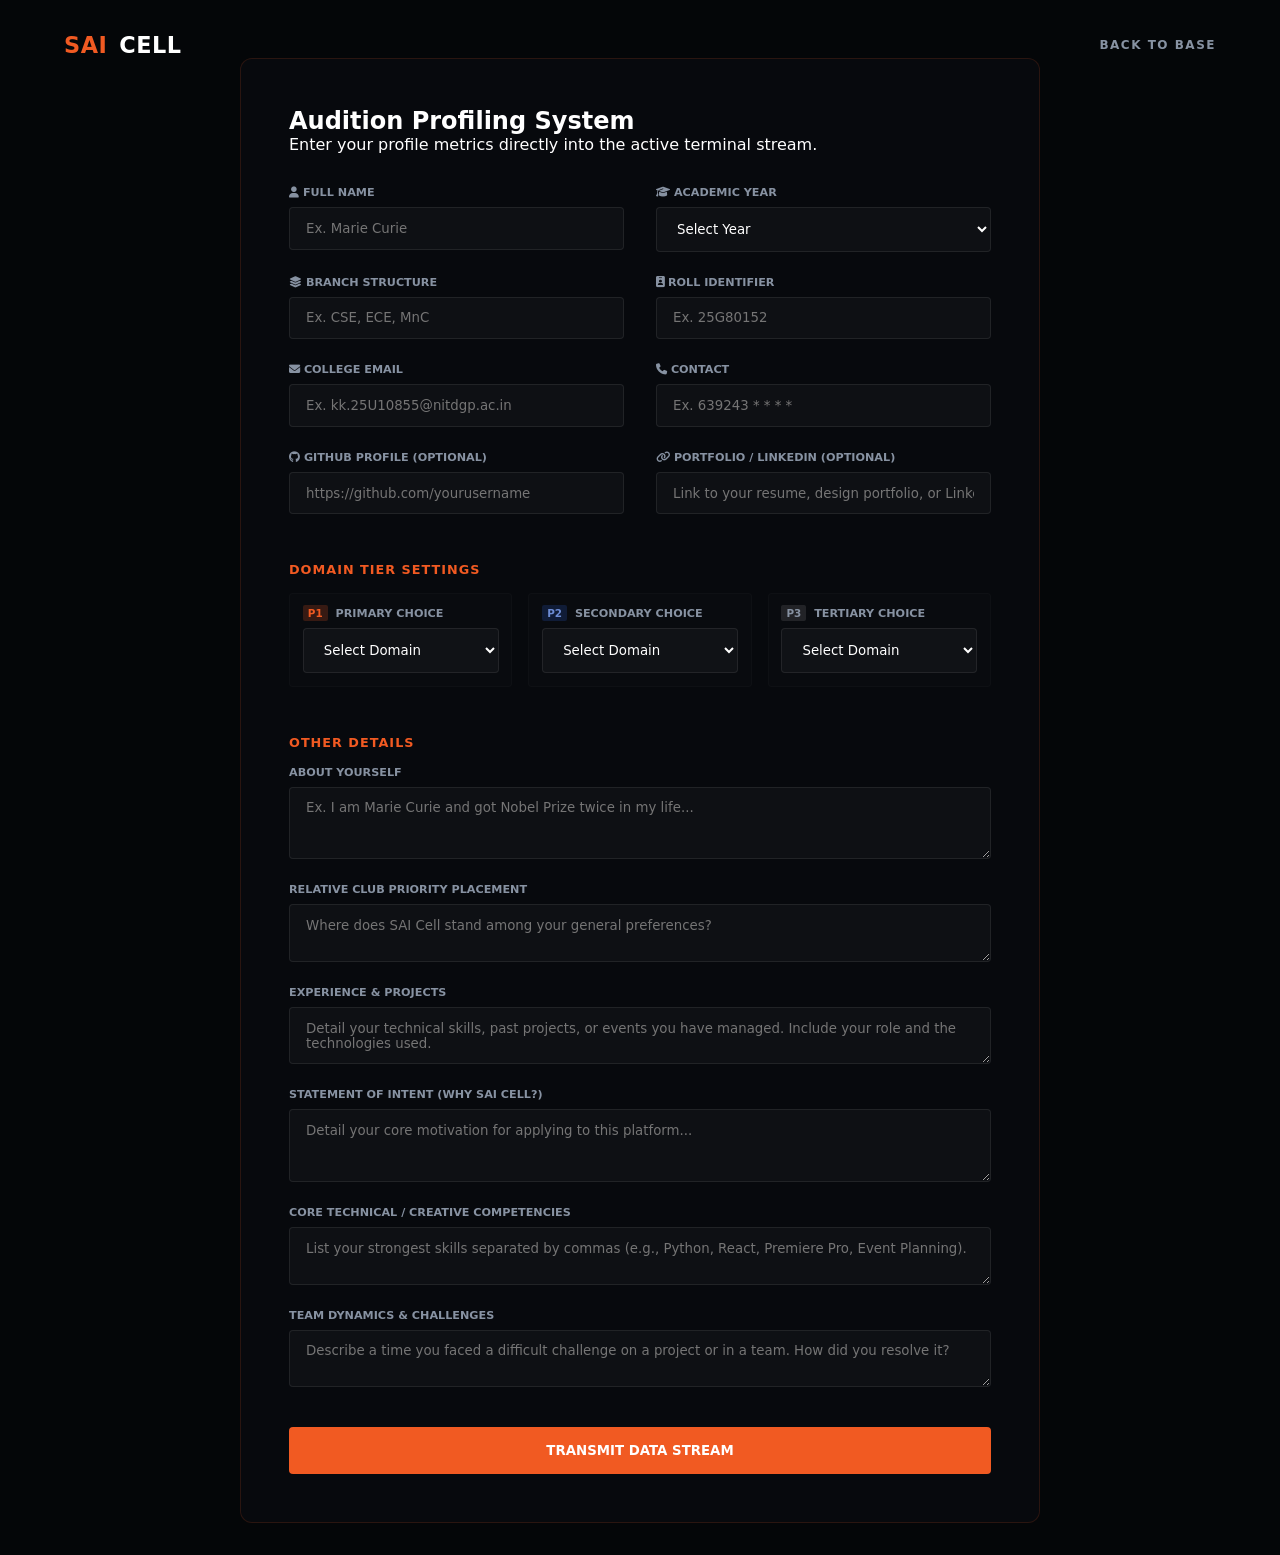
==== form.html @ 0f33e38f "Updated web page url" ====
<!doctype html>
<html lang="en">
  <head>
    <meta charset="UTF-8" />
    <meta name="viewport" content="width=device-width, initial-scale=1.0" />
    <title>Application Intake | SAI Cell</title>
    <link rel="stylesheet" href="style.css" />
    <link
      rel="stylesheet"
      href="https://cdnjs.cloudflare.com/ajax/libs/font-awesome/6.4.0/css/all.min.css"
    />
  </head>
  <body>
    <canvas id="ambient-mesh"></canvas>

    <div class="app-container show-interface">
      <header class="navbar">
        <div class="logo-brand">
          <span class="orange-text">SAI</span
          ><span class="white-text">CELL</span>
        </div>
        <nav class="nav-links">
          <a href="./index.html" class="nav-item">BACK TO BASE</a>
        </nav>
      </header>

      <main class="form-center-box">
        <div class="glass-input-node">
          <div class="form-title-wrapper" style="margin-bottom: 2rem">
            <h2>Audition Profiling System</h2>
            <p>
              Enter your profile metrics directly into the active terminal
              stream.
            </p>
          </div>
          <form id="auditionForm">
            <div class="form-row-split">
              <div class="input-container">
                <label><i class="fa-solid fa-user"></i> Full Name</label>
                <input
                  type="text"
                  name="name"
                  required
                  placeholder="Ex. Marie Curie"
                />
              </div>
              <div class="input-container">
                <label
                  ><i class="fa-solid fa-graduation-cap"></i> Academic
                  Year</label
                >
                <select name="year" required>
                  <option value="" disabled selected>Select Year</option>
                  <option value="1">1st Year</option>
                  <option value="2">2nd Year</option>
                </select>
              </div>
            </div>

            <div class="form-row-split">
              <div class="input-container">
                <label
                  ><i class="fa-solid fa-layer-group"></i> Branch
                  Structure</label
                >
                <input
                  type="text"
                  name="branch"
                  required
                  placeholder="Ex. CSE, ECE, MnC"
                />
              </div>
              <div class="input-container">
                <label
                  ><i class="fa-solid fa-id-badge"></i> Roll Identifier</label
                >
                <input
                  type="text"
                  name="roll_number"
                  required
                  placeholder="Ex. 25G80152"
                />
              </div>
            </div>

            <div class="form-row-split">
              <div class="input-container">
                <label><i class="fa-solid fa-envelope"></i> College Email</label>
                <input
                  type="text"
                  name="email"
                  required
                  placeholder="Ex. kk.25U10855@nitdgp.ac.in"
                />
              </div>
              <div class="input-container">
                <label><i class="fa-solid fa-phone"></i> Contact</label>
                <input
                  type="text"
                  name="contact"
                  required
                  pattern="[0-9]{10}"
                  placeholder="Ex. 639243 * * * *"
                />
              </div>
            </div>

            <div class="form-row-split">
              <div class="input-container">
                <label
                  ><i class="fa-brands fa-github"></i> GitHub Profile
                  (Optional)</label
                >
                <input
                  type="url"
                  name="github_link"
                  placeholder="https://github.com/yourusername"
                />
              </div>
              <div class="input-container">
                <label
                  ><i class="fa-solid fa-link"></i> Portfolio / LinkedIn
                  (Optional)</label
                >
                <input
                  type="url"
                  name="portfolio_link"
                  placeholder="Link to your resume, design portfolio, or LinkedIn"
                />
              </div>
            </div>

            <h4
              style="
                margin: 1.5rem 0 1rem;
                color: var(--brand-orange);
                letter-spacing: 1px;
                font-size: 0.8rem;
                text-transform: uppercase;
              "
            >
              Domain Tier Settings
            </h4>
            <div class="priority-tri-layout">
              <div class="input-container p-card">
                <label><span class="p-tag t1">P1</span> Primary Choice</label>
                <select name="priority_1" required class="priorityForChoice">
                  <option value="" disabled selected>Select Domain</option>
                  <option value="tech">Web development</option>
                  <option value="creative">Video editing</option>
                  <option value="mgmt">Graphic designing</option>
                  <option value="tech">Anchoring</option>
                  <option value="creative">Event Management</option>
                </select>
              </div>
              <div class="input-container p-card">
                <label><span class="p-tag t2">P2</span> Secondary Choice</label>
                <select name="priority_2">
                  <option value="" disabled selected>Select Domain</option>
                  <option value="tech">Web development</option>
                  <option value="creative">Video editing</option>
                  <option value="mgmt">Graphic designing</option>
                  <option value="tech">Anchoring</option>
                  <option value="creative">Event Management</option>
                </select>
              </div>
              <div class="input-container p-card">
                <label><span class="p-tag t3">P3</span> Tertiary Choice</label>
                <select name="priority_3">
                  <option value="" disabled selected>Select Domain</option>
                  <option value="tech">Web development</option>
                  <option value="creative">Video editing</option>
                  <option value="mgmt">Graphic designing</option>
                  <option value="tech">Anchoring</option>
                  <option value="creative">Event Management</option>
                </select>
              </div>
            </div>

            <h4
              style="
                margin: 1.5rem 0 1rem;
                color: var(--brand-orange);
                letter-spacing: 1px;
                font-size: 0.8rem;
                text-transform: uppercase;
              "
            >
              Other Details
            </h4>

            <div class="input-container">
              <label>About Yourself</label>
              <textarea
                name="about_yourself"
                rows="3"
                required
                placeholder="Ex. I am Marie Curie and got Nobel Prize twice in my life..."
              ></textarea>
            </div>

            <div class="input-container">
              <label>Relative Club Priority Placement</label>
              <textarea
                type="text"
                name="club_priority"
                required
                placeholder="Where does SAI Cell stand among your general preferences?"
              ></textarea>
            </div>

            <div class="input-container">
              <label>Experience & Projects</label>
              <textarea
                name="experience"
                rows="2"
                required
                placeholder="Detail your technical skills, past projects, or events you have managed. Include your role and the technologies used."
              ></textarea>
            </div>

            <div class="input-container">
              <label>Statement of Intent (Why SAI Cell?)</label>
              <textarea
                name="why_join"
                rows="3"
                required
                placeholder="Detail your core motivation for applying to this platform..."
              ></textarea>
            </div>

            <div class="input-container">
              <label>Core Technical / Creative Competencies</label>
              <textarea
                type="text"
                name="club_priority"
                required
                placeholder="List your strongest skills separated by commas (e.g., Python, React, Premiere Pro, Event Planning)."
              ></textarea>
            </div>

            <div class="input-container">
              <label>Team Dynamics & Challenges</label>
              <textarea
                type="text"
                name="club_priority"
                required
                placeholder="Describe a time you faced a difficult challenge on a project or in a team. How did you resolve it?"
              ></textarea>
            </div>

            <button type="submit" class="btn-form-send">
              TRANSMIT DATA STREAM
            </button>
          </form>
        </div>
      </main>
    </div>
  </body>
</html>

<script>
  document
    .getElementById("auditionForm")
    .addEventListener("submit", function (e) {
      e.preventDefault(); // STOPS the page from refreshing

      const submitButton = document.querySelector(".btn-form-send");
      submitButton.innerText = "TRANSMITTING DATA...";
      submitButton.disabled = true;

      // 1. Get the data
      const formData = new FormData(this);

      // 2. THE FIX: Convert the data so Google Apps Script can actually read it!
      const data = new URLSearchParams(formData);

      // 3. Send it to Google
      fetch(
        "https://script.google.com/macros/s/AKfycbwIRI7r3fFsHaXhZ_di_8jArug-elPKDmBi_XttMNLJaSX9uX3frjE-6qykLNCKxDPQdA/exec",
        {
          method: "POST",
          body: data, // Sending the converted data
          mode: "no-cors", // Bypassing Google's strict security blocks
        },
      )
        .then(() => {
          // Because of no-cors, this triggers immediately after the network sends the data
          alert(
            "Submission successful!",
          );
          window.location.href = "https://www.alumninitdgp.in/";
        })
        .catch((error) => {
          console.error("Error:", error);
          alert("Something went wrong. Please try again.");
          submitButton.innerText = "TRANSMIT DATA STREAM";
          submitButton.disabled = false;
        });
    });
</script>
---- style.css ----
/* ==========================================================================
   🎨 BRAND CONSTANTS & VARIABLE ARCHITECTURE
   ========================================================================== */
:root {
    --bg-dark-core: #040608;
    --glass-surface: rgba(9, 11, 16, 0.8);
    --brand-orange: #f15a22; /* Pure crisp branding orange */
    --brand-blue: #1c3673;   /* Pure deep navy branding blue */
    --text-main: #ffffff;
    --text-sub: #8792a2;
    --line-glow: rgba(241, 90, 34, 0.15);
}

* {
    margin: 0;
    padding: 0;
    box-sizing: border-box;
    font-family: system-ui, -apple-system, BlinkMacSystemFont, sans-serif;
}

body {
    background-color: var(--bg-dark-core);
    color: var(--text-main);
    min-height: 100vh;
    overflow-x: hidden;
}

#ambient-mesh {
    position: fixed;
    top: 0;
    left: 0;
    width: 100vw;
    height: 100vh;
    z-index: 1;
    pointer-events: none;
}

.radial-cyber-glow {
    position: fixed;
    top: -10%;
    right: -10%;
    width: 500px;
    height: 500px;
    background: radial-gradient(circle, rgba(241, 90, 34, 0.08) 0%, transparent 70%);
    z-index: 2;
    pointer-events: none;
}

/* ==========================================================================
   ⚡️ OPTIMIZED PRELOADER & GEOMETRIC LOGO RENDERING
   ========================================================================== */
#loader-portal {
    position: fixed;
    top: 0;
    left: 0;
    width: 100vw;
    height: 100vh;
    background-color: #020305;
    z-index: 99999;
    display: flex;
    justify-content: center;
    align-items: center;
    transition: transform 0.6s cubic-bezier(0.85, 0, 0.15, 1);
}

.official-logo-svg {
    width: 240px;
    height: 240px;
    overflow: visible;
}

/* 🖋 High-Speed Math Vector Rendering Engine */
.trace-shape {
    fill: none;
    stroke-width: 3.5;
    stroke-linecap: round;
    stroke-linejoin: round;
    stroke-dasharray: 600;
    stroke-dashoffset: 600;
    animation: triggerDraw 1.6s cubic-bezier(0.25, 1, 0.5, 1) forwards;
}

.swoosh-ring {
    stroke: var(--brand-blue);
    transform: rotate(-12deg);
    transform-origin: 100px 130px;
}

.body-blue { stroke: var(--brand-blue); fill: rgba(28, 54, 115, 0.1); }
.body-orange { stroke: var(--brand-orange); fill: rgba(241, 90, 34, 0.15); }

/* Fast-execution transformation animations */
.head-node {
    opacity: 0;
    transform: scale(0);
    animation: scaleNode 0.4s cubic-bezier(0.34, 1.56, 0.64, 1) 0.8s forwards;
}
.head-blue { fill: var(--brand-blue); }
.head-orange { fill: var(--brand-orange); }

.cap-node {
    opacity: 0;
    transform: scale(0);
    animation: scaleNode 0.4s cubic-bezier(0.34, 1.56, 0.64, 1) 1s forwards;
}
.cap-blue { fill: var(--brand-blue); }
.cap-orange { fill: var(--brand-orange); }

/* Typography Precision Injection */
.logo-text-render {
    font-size: 2.4rem;
    font-weight: 900;
    letter-spacing: 6px;
    fill: var(--text-main);
    opacity: 0;
    transform: translateY(10px);
    animation: textSlideUp 0.5s ease-out 1.2s forwards;
}

@keyframes triggerDraw {
    to { stroke-dashoffset: 0; }
}
@keyframes scaleNode {
    to { opacity: 1; transform: scale(1); }
}
@keyframes textSlideUp {
    to { opacity: 1; transform: translateY(0); }
}

.status-terminal-text {
    text-align: center;
    font-size: 0.65rem;
    font-weight: 700;
    letter-spacing: 2px;
    color: var(--text-sub);
    margin-top: 1.5rem;
}

.hide-preloader {
    transform: translateY(-100%);
    pointer-events: none;
}

/* ==========================================================================
   🌐 STRUCTURAL SITE CONTAINER LAYOUTS
   ========================================================================== */
.app-container {
    position: relative;
    z-index: 10;
    max-width: 1300px;
    margin: 0 auto;
    padding: 2rem 4rem;
    min-height: 100vh;
    display: flex;
    flex-direction: column;
}

.hidden-initially { opacity: 0; transform: scale(0.99); }
.show-interface {
    opacity: 1; 
    transform: scale(1);
    transition: opacity 0.5s ease-out, transform 0.5s ease-out;
}

/* Navigation Controls Bar */
.navbar {
    display: flex;
    justify-content: space-between;
    align-items: center;
    width: 100%;
}

.logo-brand { font-weight: 900; font-size: 1.3rem; letter-spacing: 1px; }
.orange-text { color: var(--brand-orange); }
.white-text { color: var(--text-main); }

.nav-links { display: flex; align-items: center; gap: 2.5rem; }
.nav-item {
    color: var(--text-sub);
    text-decoration: none;
    font-size: 0.75rem;
    font-weight: 700;
    letter-spacing: 1.5px;
    transition: color 0.2s;
}
.nav-item:hover, .nav-item.active { color: var(--text-main); }

.btn-nav-action {
    background: transparent;
    border: 1px solid var(--brand-orange);
    color: var(--text-main);
    margin-right: 0;
    padding: 0.6rem 1.4rem;
    border-radius: 4px;
    font-size: 0.75rem;
    font-weight: 700;
    cursor: pointer;
    transition: all 0.2s;
}
.btn-nav-action:hover {
    background: var(--brand-orange);
    box-shadow: 0 0 20px rgba(241, 90, 34, 0.4);
}

/* Main Screen Presentation Grid Split */
.hero-split-grid {
    display: grid;
    grid-template-columns: 1.1fr 0.9fr;
    gap: 4rem;
    align-items: center;
    margin: auto 0;
    width: 100%;
}

.status-pill {
    background: rgba(241, 90, 34, 0.05);
    border: 1px solid rgba(241, 90, 34, 0.2);
    color: var(--brand-orange);
    padding: 0.35rem 1rem;
    display: inline-block;
    border-radius: 20px;
    font-size: 0.65rem;
    font-weight: 800;
    letter-spacing: 1.5px;
    margin-bottom: 1.5rem;
}

.main-headline {
    font-size: 4.2rem;
    font-weight: 900;
    line-height: 1.1;
    letter-spacing: -1px;
    margin-bottom: 1.5rem;
}

.gradient-text {
    background: linear-gradient(135deg, var(--text-main) 40%, var(--brand-orange));
    -webkit-background-clip: text;
    -webkit-text-fill-color: transparent;
}

.hero-description {
    color: var(--text-sub);
    font-size: 1rem;
    line-height: 1.6;
    margin-bottom: 2.5rem;
    max-width: 500px;
}

.btn-primary-glow {
    background: var(--brand-orange);
    color: var(--text-main);
    border: none;
    padding: 0.9rem 2rem;
    border-radius: 4px;
    font-weight: 800;
    font-size: 0.8rem;
    cursor: pointer;
    box-shadow: 0 4px 15px rgba(241, 90, 34, 0.25);
    transition: transform 0.2s, box-shadow 0.2s;
}
.btn-primary-glow:hover {
    transform: translateY(-2px);
    box-shadow: 0 6px 25px rgba(241, 90, 34, 0.45);
}

/* Hologram Card */
.hologram-glass-card {
    background: var(--glass-surface);
    border: 1px solid var(--line-glow);
    border-radius: 8px;
    padding: 2.5rem;
    position: relative;
    overflow: hidden;
    backdrop-filter: blur(10px);
}

.matrix-scan-line {
    position: absolute;
    top: 0;
    left: 0;
    width: 100%;
    height: 2px;
    background: var(--brand-orange);
    opacity: 0.7;
    animation: fluidSweep 3s linear infinite;
}

@keyframes fluidSweep {
    0% { top: 0%; }
    100% { top: 100%; }
}

.card-icon-header { font-size: 2rem; color: var(--brand-orange); margin-bottom: 1rem; }
.hologram-glass-card h3 { font-size: 1.2rem; margin-bottom: 0.8rem; }
.hologram-glass-card p { color: var(--text-sub); font-size: 0.85rem; line-height: 1.5; margin-bottom: 1.5rem; }

.node-status { display: flex; align-items: center; gap: 6px; font-size: 0.65rem; color: var(--brand-orange); font-weight: 800; }
.pulse-dot { width: 6px; height: 6px; background: var(--brand-orange); border-radius: 50%; }

/* Form Elements Framework Linking (Page 2 Integration) */
.form-center-box { display: flex; justify-content: center; margin: auto 0; }
.glass-input-node { background: var(--glass-surface); border: 1px solid var(--line-glow); border-radius: 12px; padding: 3rem; width: 100%; max-width: 800px; position: relative; }
.form-row-split { display: grid; grid-template-columns: 1fr 1fr; gap: 2rem; }
.priority-tri-layout { 
    display: grid; 
    grid-template-columns: repeat(auto-fit, minmax(200px, 1fr)); 
    gap: 1rem; 
}

.input-container { display: flex; flex-direction: column; gap: 0.5rem; margin-bottom: 1.5rem; }
.input-container label { font-size: 0.7rem; font-weight: 700; color: var(--text-sub); text-transform: uppercase; }
.input-container input, .input-container select, .input-container textarea { background: rgba(255,255,255,0.03); border: 1px solid rgba(255,255,255,0.08); padding: 0.8rem 1rem; color: #fff; outline: none; border-radius: 4px; }
.input-container input:focus, .input-container select:focus, .input-container textarea:focus { border-color: var(--brand-orange); }

.p-card { background: rgba(255,255,255,0.01); padding: 0.8rem; border-radius: 4px; border: 1px solid rgba(255,255,255,0.02); }
.p-tag { font-size: 0.65rem; font-weight: 900; padding: 2px 5px; border-radius: 2px; margin-right: 4px; }
.t1 { background: rgba(241, 90, 34, 0.2); color: var(--brand-orange); }
.t2 { background: rgba(28, 54, 115, 0.4); color: #6d8cd4; }
.t3 { background: rgba(255,255,255,0.1); color: var(--text-sub); }

.btn-form-send { width: 100%; background: var(--brand-orange); color: #fff; border: none; padding: 1rem; font-weight: 800; border-radius: 4px; cursor: pointer; margin-top: 1rem; }

/* 🛸 FLOATING ACTION NODE STYLING */
.floating-corner-anchor { position: fixed; bottom: 40px; right: 40px; z-index: 999; }
.magnetic-action-circle { width: 60px; height: 60px; background-color: var(--bg-dark-core); border: 1px solid var(--brand-orange); border-radius: 50%; display: flex; justify-content: center; align-items: center; color: var(--brand-orange); text-decoration: none; position: relative; }
.wave-pulse { position: absolute; width: 100%; height: 100%; border: 1px solid var(--brand-orange); border-radius: 50%; animation: outWave 2s linear infinite; }

@keyframes outWave { 0% { transform: scale(1); opacity: 1; } 100% { transform: scale(1.5); opacity: 0; } }

/* Responsive adjustments */
@media(max-width: 968px) {
    .hero-split-grid { grid-template-columns: 1fr; }
    .app-container { padding: 1.5rem; }
    .form-row-split, .priority-tri-layout { grid-template-columns: 1fr; }
    .glass-input-node {
        padding: 1.5rem; /* This gives your inputs much more room to breathe on phones */
    }
}
.logo-image {
    width: 45px; 
    height: auto; 
}
.priorityForChoice {
    background-color: #020305;
}
/* Change the background of the dropdown options */
.input-container select option {
    background-color: rgb(24, 23, 37); /* Makes it dark */
    color: var(--text-main); /* Makes the text white */
}

/* Add this anywhere in your style.css */
.social-icon {
    font-size: 1.4rem; /* Makes the icons a bit larger and easier to click */
    transition: color 0.3s ease, transform 0.3s ease;
}

.social-icon:hover {
    color: var(--brand-orange); /* Makes them glow orange when hovered */
    transform: translateY(-2px); /* Gives a slight "lift" effect */
}
.footer {
    background: #0d1117;
    color: white;
    padding: 60px 8%;
    border-top: 1px solid rgba(255,255,255,0.1);
}

.footer-container {
    display: flex;
    justify-content: space-between;
    gap: 50px;
    flex-wrap: wrap;
}

.footer-section {
    flex: 1;
    min-width: 280px;
}

.footer-section h2 {
    color: #ff4d4d;
    font-size: 48px;
    margin-bottom: 10px;
}

.footer-section h3 {
    color: #ff4d4d;
    font-size: 32px;
    margin-bottom: 25px;
}

.footer-section h4 {
    margin-bottom: 20px;
    color: #ddd;
}

.footer-section p {
    color: #ccc;
    line-height: 1.8;
}

.center-section {
    display: flex;
    flex-direction: column;
}

.social-btn {
    text-decoration: none;
    color: white;
    padding: 14px 25px;
    border-radius: 10px;
    margin-bottom: 15px;
    font-size: 18px;
    font-weight: 600;
    transition: 0.3s;
    display: inline-block;
    width: 220px;
    text-align: center;
}

.social-btn:hover {
    transform: translateY(-3px);
}

.instagram {
    background: linear-gradient(45deg,#f58529,#dd2a7b,#8134af,#515bd4);
}

.linkedin {
    background: #0077b5;
}

.facebook {
    background: #1877f2;
}

.quick-links {
    list-style: none;
    padding: 0;
}

.quick-links li {
    margin-bottom: 15px;
}

.quick-links a {
    text-decoration: none;
    color: white;
    transition: 0.3s;
}

.quick-links a:hover {
    color: #ff4d4d;
    padding-left: 5px;
}

.footer-bottom {
    text-align: center;
    margin-top: 40px;
    padding-top: 20px;
    border-top: 1px solid rgba(255,255,255,0.1);
    color: #ccc;
}
/* ==========================================================================
   🌐 ENTERPRISE FOOTER STRUCTURE
   ========================================================================== */
.footer {
    background-color: #0b1120; /* Deep premium slate background */
    border-top: 1px solid #334155; /* Subtle separation line */
    padding: 4rem 5% 2rem 5%;
    color: #f8fafc;
}

.footer-container {
    display: flex;
    justify-content: space-between;
    gap: 4rem;
    max-width: 1300px;
    margin: 0 auto;
}

.footer-section {
    flex: 1;
    display: flex;
    flex-direction: column;
    gap: 1rem;
}

/* Typography Enhancements */
.footer-section h2 {
    font-size: 1.5rem;
    font-weight: 800;
    color: #ffffff;
    letter-spacing: 0.5px;
}

.footer-section h4 {
    font-size: 0.95rem;
    font-weight: 600;
    color: #f59e0b; /* Professional Amber accent */
    text-transform: uppercase;
    letter-spacing: 0.5px;
}

.footer-section h3 {
    font-size: 1rem;
    font-weight: 700;
    color: #ffffff;
    letter-spacing: 0.5px;
    margin-bottom: 0.5rem;
}

.footer-section p {
    color: #94a3b8;
    font-size: 0.9rem;
    line-height: 1.6;
}

/* ==========================================================================
   🔗 CLEAN SOCIAL LINKS & QUICK LINKS
   ========================================================================== */
/* Replaces bulk buttons with clean, inline, accessible corporate rows */
.footer-section.center-section {
    display: flex;
    flex-direction: column;
    gap: 0.75rem;
}

.social-btn {
    display: inline-flex;
    align-items: center;
    color: #94a3b8;
    text-decoration: none;
    font-size: 0.9rem;
    font-weight: 500;
    background: none !important; /* Strips blocky gradients */
    border: none !important;
    padding: 0 !important;
    width: auto !important;
    box-shadow: none !important;
    transition: color 0.2s ease, transform 0.2s ease;
}

.social-btn:hover {
    color: #ffffff;
    transform: translateX(4px); /* Professional slide indicator */
}

/* Quick Links Unordered List formatting */
.quick-links {
    list-style: none;
    display: flex;
    flex-direction: column;
    gap: 0.75rem;
}

.quick-links li a {
    color: #94a3b8;
    text-decoration: none;
    font-size: 0.9rem;
    font-weight: 500;
    transition: color 0.2s ease, transform 0.2s ease;
    display: inline-block;
}

.quick-links li a:hover {
    color: #ffffff;
    transform: translateX(4px);
}

/* ==========================================================================
   🔒 FOOTER BOTTOM COMPLIANCE
   ========================================================================== */
.footer-bottom {
    margin-top: 4rem;
    padding-top: 1.5rem;
    border-top: 1px solid #1e293b;
    display: flex;
    justify-content: space-between;
    align-items: center;
    flex-wrap: wrap;
    gap: 1rem;
}

.footer-bottom p {
    color: #64748b;
    font-size: 0.8rem;
    font-weight: 500;
}

/* Media Query for Responsive Mobile Devices */
@media (max-width: 768px) {
    .footer-container {
        flex-direction: column;
        gap: 2.5rem;
    }
    .footer-bottom {
        flex-direction: column;
        text-align: center;
        margin-top: 2.5rem;
    }
}.logo-brand {
    display: flex;
    align-items: center;
    gap: 12px;
    font-weight: 800;
    font-size: 1.4rem;
    letter-spacing: 0.5px;
}

.logo-image {
    height: 38px; /* Standard professional navbar graphic height */
    width: auto;
    object-fit: contain;
    
    /* THE TRICK: This clips out the bottom 20% of your image 
       where that tiny, blurry "SAIC" text is baked into the file */
    clip-path: inset(0% 0% 20% 0%); 
    
    /* Smooth contrast adjustments to make the colors match your clean typography */
    filter: drop-shadow(0 2px 4px rgba(0, 0, 0, 0.15)) contrast(1.05);
    
    transform: translateY(2px); /* Perfectly aligns the center point with the text letters */
}/* ==========================================================================
   📱 ENTERPRISE MOBILE & TABLET LAYOUT ENGINE
   ========================================================================== */

/* Tablets and Large Phones (Screens under 992px) */
@media (max-width: 992px) {
    .app-container {
        padding: 1.5rem 2rem; /* Give sides more breathing room */
    }

    /* Stacks the main content column on top of the card smoothly */
    .hero-split-grid {
        grid-template-columns: 1fr;
        gap: 3rem;
        padding: 3rem 0;
        text-align: center; /* Centers text for balanced mobile viewing */
    }

    .hero-description {
        margin: 0 auto 2rem auto;
        max-width: 600px;
    }

    /* Centers the primary and secondary action buttons */
    .action-cluster {
        justify-content: center;
    }

    /* Aligns the overview card text comfortably for reading */
    .hologram-glass-card {
        text-align: left;
        max-width: 600px;
        margin: 0 auto;
    }
}

/* Medium to Small Mobile Phones (Screens under 768px) */
@media (max-width: 768px) {
    /* FIXES THE HEADER OVERLAPPING MIXUP */
    .navbar {
        flex-direction: column; /* Stacks brand elements above navigation actions */
        gap: 1.5rem;
        padding-bottom: 1.5rem;
    }

    .nav-links {
        width: 100%;
        justify-content: center; /* Evenly spaces elements along the center row */
        flex-wrap: wrap; /* Prevents icons and buttons from squeezing out of view */
        gap: 1.25rem;
    }

    /* Cleans up the huge main title font so it fits small mobile screens */
    .main-headline {
        font-size: 2.5rem;
        line-height: 1.2;
    }

    /* Stacks the entry form and about buttons vertically on small devices */
    .action-cluster {
        flex-direction: column;
        gap: 1rem;
        width: 100%;
        max-width: 320px;
        margin: 0 auto;
    }

    .action-cluster a, 
    .action-cluster button {
        width: 100%; /* Spreads the tap target cleanly across the device width */
    }
}

/* Ultra-Small Screen Optimization (Screens under 400px) */
@media (max-width: 400px) {
    .main-headline {
        font-size: 2.2rem;
    }

    .nav-links {
        gap: 0.85rem; /* Keeps padding tiny so nothing breaks onto random lines */
    }

    .btn-nav-action {
        padding: 0.5rem 1rem;
        font-size: 0.7rem;
    }
}
/* ==========================================================================
   📱 MOBILE RESPONSIVENESS FIXES
   ========================================================================== */
@media (max-width: 768px) {
    /* 1. Container & Padding Adjustments */
    .app-container {
        padding: 1.5rem; /* Reduces side padding to give content more room */
    }

    /* 2. Navbar Clean Up */
    .navbar {
        flex-direction: column;
        gap: 1rem;
        padding: 1rem 0;
    }
    
    .nav-links {
        width: 100%;
        justify-content: center;
        flex-wrap: wrap;
        gap: 1rem;
    }
    
    .nav-item {
        font-size: 0.7rem; /* Shrinks text slightly to prevent awkward line breaks */
    }

    .nav-btn-wrapper {
        width: 100%;
    }

    .btn-nav-action {
        width: 100%; /* Makes the apply button stretch across the screen */
        margin-top: 0.5rem;
    }

    /* 3. Hero Typography & Spacing */
    .main-headline {
        font-size: 2.5rem; /* Prevents giant text from breaking words */
        line-height: 1.1;
    }

    .hero-description {
        font-size: 0.95rem;
        margin-bottom: 2rem;
    }

    /* 4. Full-Width Action Buttons */
    .action-cluster {
        flex-direction: column;
        width: 100%;
        gap: 1rem;
    }

    .action-cluster a, 
    .action-cluster button {
        width: 100%;
    }

    /* 5. Fix the Floating Button Overlap */
    .floating-corner-anchor {
        bottom: 15px;
        right: 15px;
        transform: scale(0.8); /* Shrinks the floating button by 20% */
    }

    /* Gives the card extra padding at the bottom so the floating button doesn't hide text */
    .hologram-glass-card {
        padding: 1.5rem;
        margin-bottom: 70px; 
    }
}

/* Ultra-Small Screen Optimization (Screens under 400px) */
@media (max-width: 400px) {
    .main-headline {
        font-size: 2.2rem;
    }

    .nav-links {
        gap: 0.75rem; 
    }
}
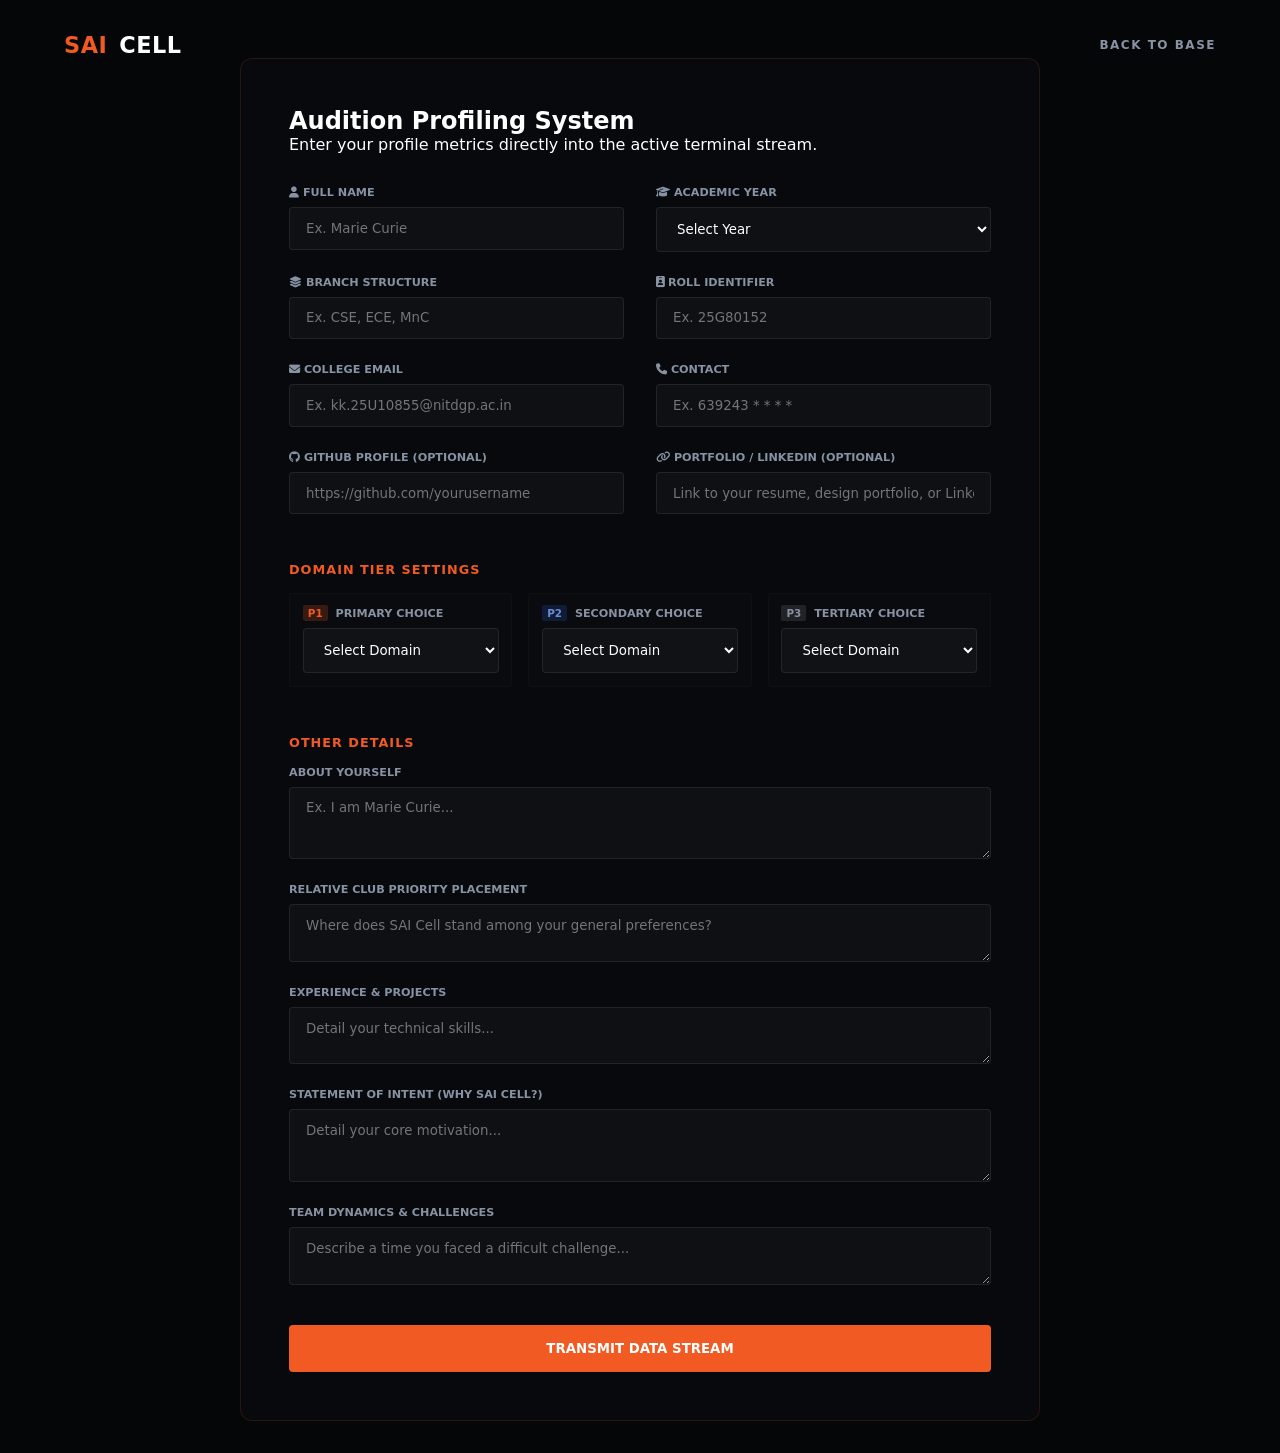
==== commit c7e14e73: "Improve-spreadsheet" ====
--- a/form.html
+++ b/form.html
@@ -39,7 +39,7 @@
                 <label><i class="fa-solid fa-user"></i> Full Name</label>
                 <input
                   type="text"
-                  name="name"
+                  name="FULL NAME"
                   required
                   placeholder="Ex. Marie Curie"
                 />
@@ -49,7 +49,7 @@
                   ><i class="fa-solid fa-graduation-cap"></i> Academic
                   Year</label
                 >
-                <select name="year" required>
+                <select name="ACADEMIC YEAR" required>
                   <option value="" disabled selected>Select Year</option>
                   <option value="1">1st Year</option>
                   <option value="2">2nd Year</option>
@@ -65,7 +65,7 @@
                 >
                 <input
                   type="text"
-                  name="branch"
+                  name="BRANCH"
                   required
                   placeholder="Ex. CSE, ECE, MnC"
                 />
@@ -76,7 +76,7 @@
                 >
                 <input
                   type="text"
-                  name="roll_number"
+                  name="ROLL NUMBER"
                   required
                   placeholder="Ex. 25G80152"
                 />
@@ -85,10 +85,12 @@
 
             <div class="form-row-split">
               <div class="input-container">
-                <label><i class="fa-solid fa-envelope"></i> College Email</label>
-                <input
-                  type="text"
-                  name="email"
+                <label
+                  ><i class="fa-solid fa-envelope"></i> College Email</label
+                >
+                <input
+                  type="text"
+                  name="COLLEGE EMAIL"
                   required
                   placeholder="Ex. kk.25U10855@nitdgp.ac.in"
                 />
@@ -97,7 +99,7 @@
                 <label><i class="fa-solid fa-phone"></i> Contact</label>
                 <input
                   type="text"
-                  name="contact"
+                  name="PHONE NUMBER"
                   required
                   pattern="[0-9]{10}"
                   placeholder="Ex. 639243 * * * *"
@@ -113,7 +115,7 @@
                 >
                 <input
                   type="url"
-                  name="github_link"
+                  name="GITHUB LINK"
                   placeholder="https://github.com/yourusername"
                 />
               </div>
@@ -124,7 +126,7 @@
                 >
                 <input
                   type="url"
-                  name="portfolio_link"
+                  name="PORTFOLIO LINK"
                   placeholder="Link to your resume, design portfolio, or LinkedIn"
                 />
               </div>
@@ -144,35 +146,39 @@
             <div class="priority-tri-layout">
               <div class="input-container p-card">
                 <label><span class="p-tag t1">P1</span> Primary Choice</label>
-                <select name="priority_1" required class="priorityForChoice">
+                <select
+                  name="PRIMARY CHOICE"
+                  required
+                  class="priorityForChoice"
+                >
                   <option value="" disabled selected>Select Domain</option>
-                  <option value="tech">Web development</option>
-                  <option value="creative">Video editing</option>
-                  <option value="mgmt">Graphic designing</option>
-                  <option value="tech">Anchoring</option>
-                  <option value="creative">Event Management</option>
+                  <option value="Web development">Web development</option>
+                  <option value="Video editing">Video editing</option>
+                  <option value="Graphic designing">Graphic designing</option>
+                  <option value="Anchoring">Anchoring</option>
+                  <option value="Event Management">Event Management</option>
                 </select>
               </div>
               <div class="input-container p-card">
                 <label><span class="p-tag t2">P2</span> Secondary Choice</label>
-                <select name="priority_2">
+                <select name="SECONDARY CHOICE">
                   <option value="" disabled selected>Select Domain</option>
-                  <option value="tech">Web development</option>
-                  <option value="creative">Video editing</option>
-                  <option value="mgmt">Graphic designing</option>
-                  <option value="tech">Anchoring</option>
-                  <option value="creative">Event Management</option>
+                  <option value="Web development">Web development</option>
+                  <option value="Video editing">Video editing</option>
+                  <option value="Graphic designing">Graphic designing</option>
+                  <option value="Anchoring">Anchoring</option>
+                  <option value="Event Management">Event Management</option>
                 </select>
               </div>
               <div class="input-container p-card">
                 <label><span class="p-tag t3">P3</span> Tertiary Choice</label>
-                <select name="priority_3">
+                <select name="TERTIARY CHOICE">
                   <option value="" disabled selected>Select Domain</option>
-                  <option value="tech">Web development</option>
-                  <option value="creative">Video editing</option>
-                  <option value="mgmt">Graphic designing</option>
-                  <option value="tech">Anchoring</option>
-                  <option value="creative">Event Management</option>
+                  <option value="Web development">Web development</option>
+                  <option value="Video editing">Video editing</option>
+                  <option value="Graphic designing">Graphic designing</option>
+                  <option value="Anchoring">Anchoring</option>
+                  <option value="Event Management">Event Management</option>
                 </select>
               </div>
             </div>
@@ -192,18 +198,17 @@
             <div class="input-container">
               <label>About Yourself</label>
               <textarea
-                name="about_yourself"
+                name="ABOUT THEMSELVES"
                 rows="3"
                 required
-                placeholder="Ex. I am Marie Curie and got Nobel Prize twice in my life..."
+                placeholder="Ex. I am Marie Curie..."
               ></textarea>
             </div>
 
             <div class="input-container">
               <label>Relative Club Priority Placement</label>
               <textarea
-                type="text"
-                name="club_priority"
+                name="CLUB PREFERENCE"
                 required
                 placeholder="Where does SAI Cell stand among your general preferences?"
               ></textarea>
@@ -212,40 +217,29 @@
             <div class="input-container">
               <label>Experience & Projects</label>
               <textarea
-                name="experience"
+                name="EXPERIENCE and PROJECTS"
                 rows="2"
                 required
-                placeholder="Detail your technical skills, past projects, or events you have managed. Include your role and the technologies used."
+                placeholder="Detail your technical skills..."
               ></textarea>
             </div>
 
             <div class="input-container">
               <label>Statement of Intent (Why SAI Cell?)</label>
               <textarea
-                name="why_join"
+                name="WHY SAI CELL?"
                 rows="3"
                 required
-                placeholder="Detail your core motivation for applying to this platform..."
-              ></textarea>
-            </div>
-
-            <div class="input-container">
-              <label>Core Technical / Creative Competencies</label>
-              <textarea
-                type="text"
-                name="club_priority"
-                required
-                placeholder="List your strongest skills separated by commas (e.g., Python, React, Premiere Pro, Event Planning)."
+                placeholder="Detail your core motivation..."
               ></textarea>
             </div>
 
             <div class="input-container">
               <label>Team Dynamics & Challenges</label>
               <textarea
-                type="text"
-                name="club_priority"
-                required
-                placeholder="Describe a time you faced a difficult challenge on a project or in a team. How did you resolve it?"
+                name="TEAM WORK and CHALLENGES"
+                required
+                placeholder="Describe a time you faced a difficult challenge..."
               ></textarea>
             </div>
 
@@ -277,7 +271,7 @@
 
       // 3. Send it to Google
       fetch(
-        "https://script.google.com/macros/s/AKfycbwIRI7r3fFsHaXhZ_di_8jArug-elPKDmBi_XttMNLJaSX9uX3frjE-6qykLNCKxDPQdA/exec",
+        "https://script.google.com/macros/s/AKfycbxl_iHW-4vxngtiInEoWLmTPpYiejU69voFJkR1K6GZ3rWKeXx1E7sjxK8jAon_oHKzKw/exec",
         {
           method: "POST",
           body: data, // Sending the converted data
@@ -286,9 +280,7 @@
       )
         .then(() => {
           // Because of no-cors, this triggers immediately after the network sends the data
-          alert(
-            "Submission successful!",
-          );
+          alert("Submission successful!");
           window.location.href = "https://www.alumninitdgp.in/";
         })
         .catch((error) => {
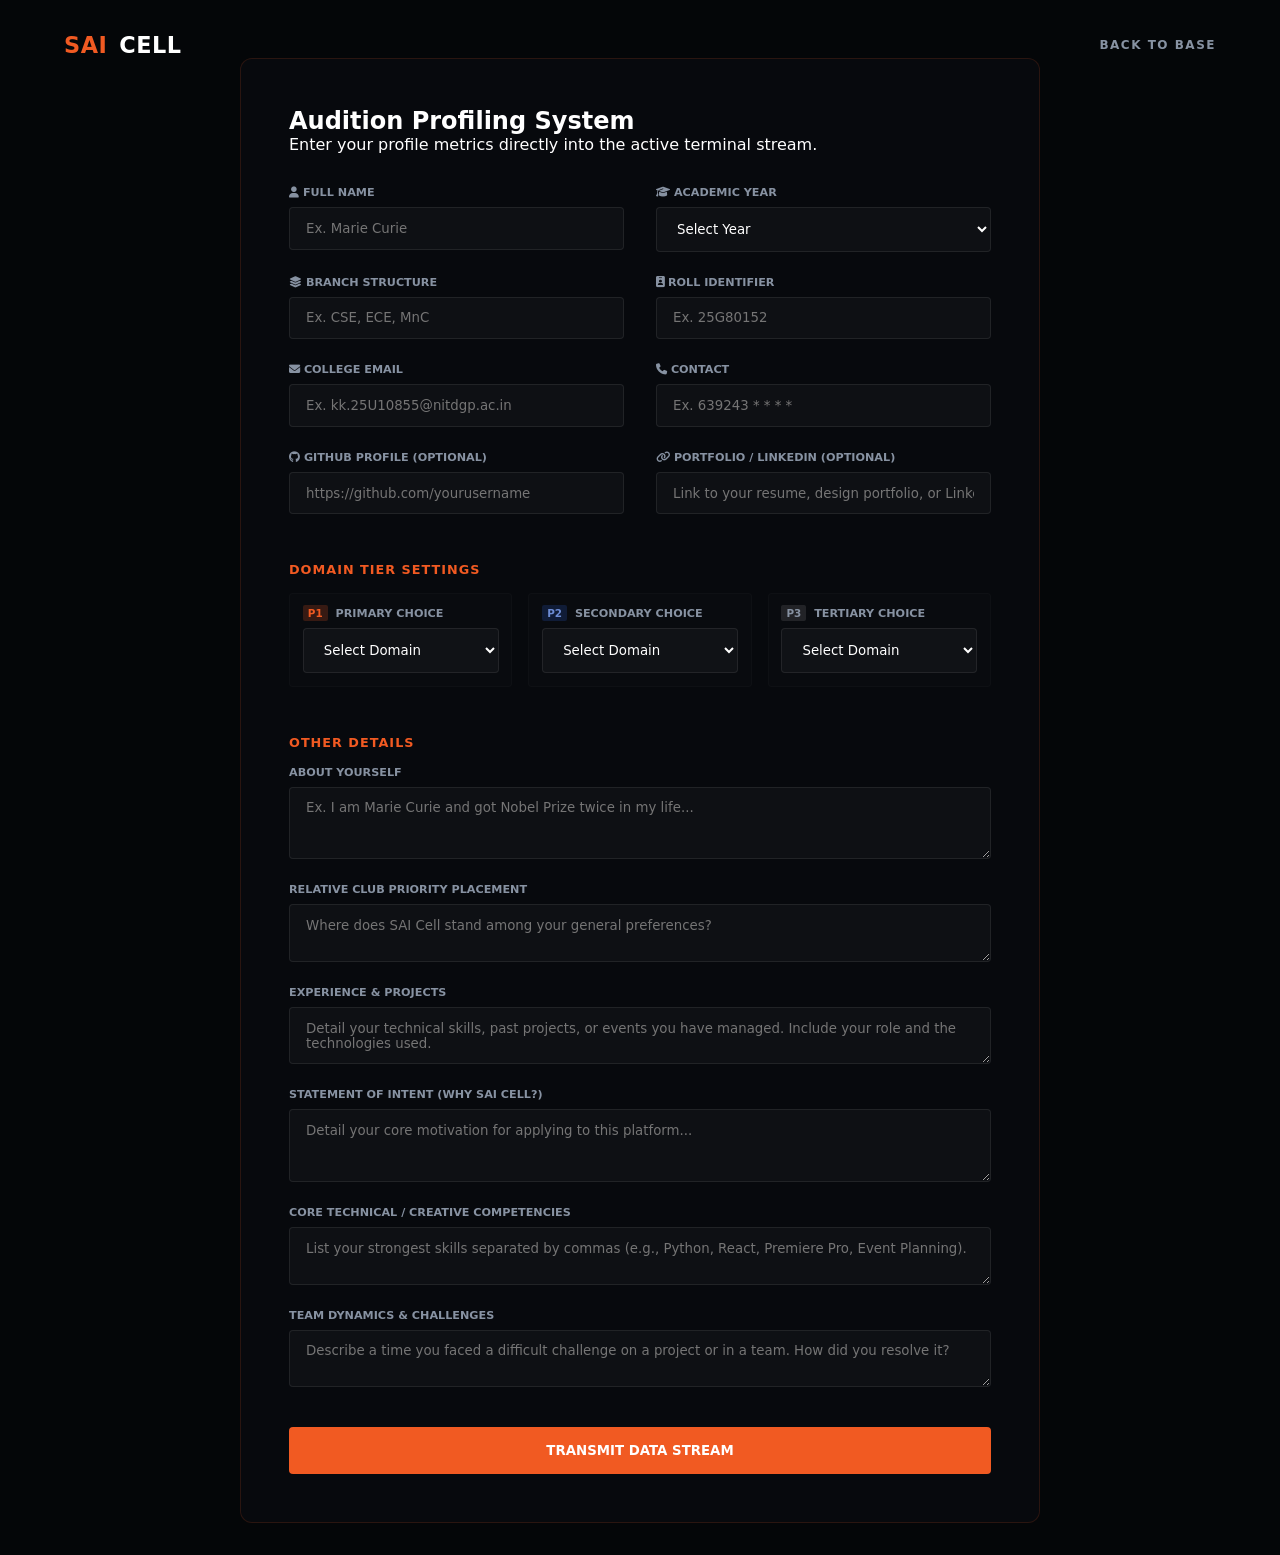
==== commit efa8b31e: "Improve-spreadsheet" ====
--- a/form.html
+++ b/form.html
@@ -85,9 +85,7 @@
 
             <div class="form-row-split">
               <div class="input-container">
-                <label
-                  ><i class="fa-solid fa-envelope"></i> College Email</label
-                >
+                <label><i class="fa-solid fa-envelope"></i> College Email</label>
                 <input
                   type="text"
                   name="COLLEGE EMAIL"
@@ -115,7 +113,7 @@
                 >
                 <input
                   type="url"
-                  name="GITHUB LINK"
+                  name="github_link"
                   placeholder="https://github.com/yourusername"
                 />
               </div>
@@ -126,7 +124,7 @@
                 >
                 <input
                   type="url"
-                  name="PORTFOLIO LINK"
+                  name="portfolio_link"
                   placeholder="Link to your resume, design portfolio, or LinkedIn"
                 />
               </div>
@@ -146,39 +144,35 @@
             <div class="priority-tri-layout">
               <div class="input-container p-card">
                 <label><span class="p-tag t1">P1</span> Primary Choice</label>
-                <select
-                  name="PRIMARY CHOICE"
-                  required
-                  class="priorityForChoice"
-                >
+                <select name="PRIMARY CHOICE" required class="priorityForChoice">
                   <option value="" disabled selected>Select Domain</option>
-                  <option value="Web development">Web development</option>
-                  <option value="Video editing">Video editing</option>
-                  <option value="Graphic designing">Graphic designing</option>
-                  <option value="Anchoring">Anchoring</option>
-                  <option value="Event Management">Event Management</option>
+                  <option value="tech">Web development</option>
+                  <option value="creative">Video editing</option>
+                  <option value="mgmt">Graphic designing</option>
+                  <option value="tech">Anchoring</option>
+                  <option value="creative">Event Management</option>
                 </select>
               </div>
               <div class="input-container p-card">
                 <label><span class="p-tag t2">P2</span> Secondary Choice</label>
                 <select name="SECONDARY CHOICE">
                   <option value="" disabled selected>Select Domain</option>
-                  <option value="Web development">Web development</option>
-                  <option value="Video editing">Video editing</option>
-                  <option value="Graphic designing">Graphic designing</option>
-                  <option value="Anchoring">Anchoring</option>
-                  <option value="Event Management">Event Management</option>
+                  <option value="tech">Web development</option>
+                  <option value="creative">Video editing</option>
+                  <option value="mgmt">Graphic designing</option>
+                  <option value="tech">Anchoring</option>
+                  <option value="creative">Event Management</option>
                 </select>
               </div>
               <div class="input-container p-card">
                 <label><span class="p-tag t3">P3</span> Tertiary Choice</label>
                 <select name="TERTIARY CHOICE">
                   <option value="" disabled selected>Select Domain</option>
-                  <option value="Web development">Web development</option>
-                  <option value="Video editing">Video editing</option>
-                  <option value="Graphic designing">Graphic designing</option>
-                  <option value="Anchoring">Anchoring</option>
-                  <option value="Event Management">Event Management</option>
+                  <option value="tech">Web development</option>
+                  <option value="creative">Video editing</option>
+                  <option value="mgmt">Graphic designing</option>
+                  <option value="tech">Anchoring</option>
+                  <option value="creative">Event Management</option>
                 </select>
               </div>
             </div>
@@ -201,13 +195,14 @@
                 name="ABOUT THEMSELVES"
                 rows="3"
                 required
-                placeholder="Ex. I am Marie Curie..."
+                placeholder="Ex. I am Marie Curie and got Nobel Prize twice in my life..."
               ></textarea>
             </div>
 
             <div class="input-container">
               <label>Relative Club Priority Placement</label>
               <textarea
+                type="text"
                 name="CLUB PREFERENCE"
                 required
                 placeholder="Where does SAI Cell stand among your general preferences?"
@@ -220,7 +215,7 @@
                 name="EXPERIENCE and PROJECTS"
                 rows="2"
                 required
-                placeholder="Detail your technical skills..."
+                placeholder="Detail your technical skills, past projects, or events you have managed. Include your role and the technologies used."
               ></textarea>
             </div>
 
@@ -230,16 +225,27 @@
                 name="WHY SAI CELL?"
                 rows="3"
                 required
-                placeholder="Detail your core motivation..."
+                placeholder="Detail your core motivation for applying to this platform..."
+              ></textarea>
+            </div>
+
+            <div class="input-container">
+              <label>Core Technical / Creative Competencies</label>
+              <textarea
+                type="text"
+                name="SKILLS"
+                required
+                placeholder="List your strongest skills separated by commas (e.g., Python, React, Premiere Pro, Event Planning)."
               ></textarea>
             </div>
 
             <div class="input-container">
               <label>Team Dynamics & Challenges</label>
               <textarea
+                type="text"
                 name="TEAM WORK and CHALLENGES"
                 required
-                placeholder="Describe a time you faced a difficult challenge..."
+                placeholder="Describe a time you faced a difficult challenge on a project or in a team. How did you resolve it?"
               ></textarea>
             </div>
 
@@ -271,16 +277,18 @@
 
       // 3. Send it to Google
       fetch(
-        "https://script.google.com/macros/s/AKfycbxl_iHW-4vxngtiInEoWLmTPpYiejU69voFJkR1K6GZ3rWKeXx1E7sjxK8jAon_oHKzKw/exec",
+        "https://script.google.com/macros/s/AKfycbyHyvFHraS2LFUl-gFxiXn4o4vXW26scSNGyY9mj3q0VNjyPEL46wj-M4qbLDk9BuLVpQ/exec",
         {
           method: "POST",
-          body: data, // Sending the converted data
-          mode: "no-cors", // Bypassing Google's strict security blocks
+          body: data,
+          mode: "no-cors",
         },
       )
         .then(() => {
           // Because of no-cors, this triggers immediately after the network sends the data
-          alert("Submission successful!");
+          alert(
+            "Submission successful!",
+          );
           window.location.href = "https://www.alumninitdgp.in/";
         })
         .catch((error) => {
